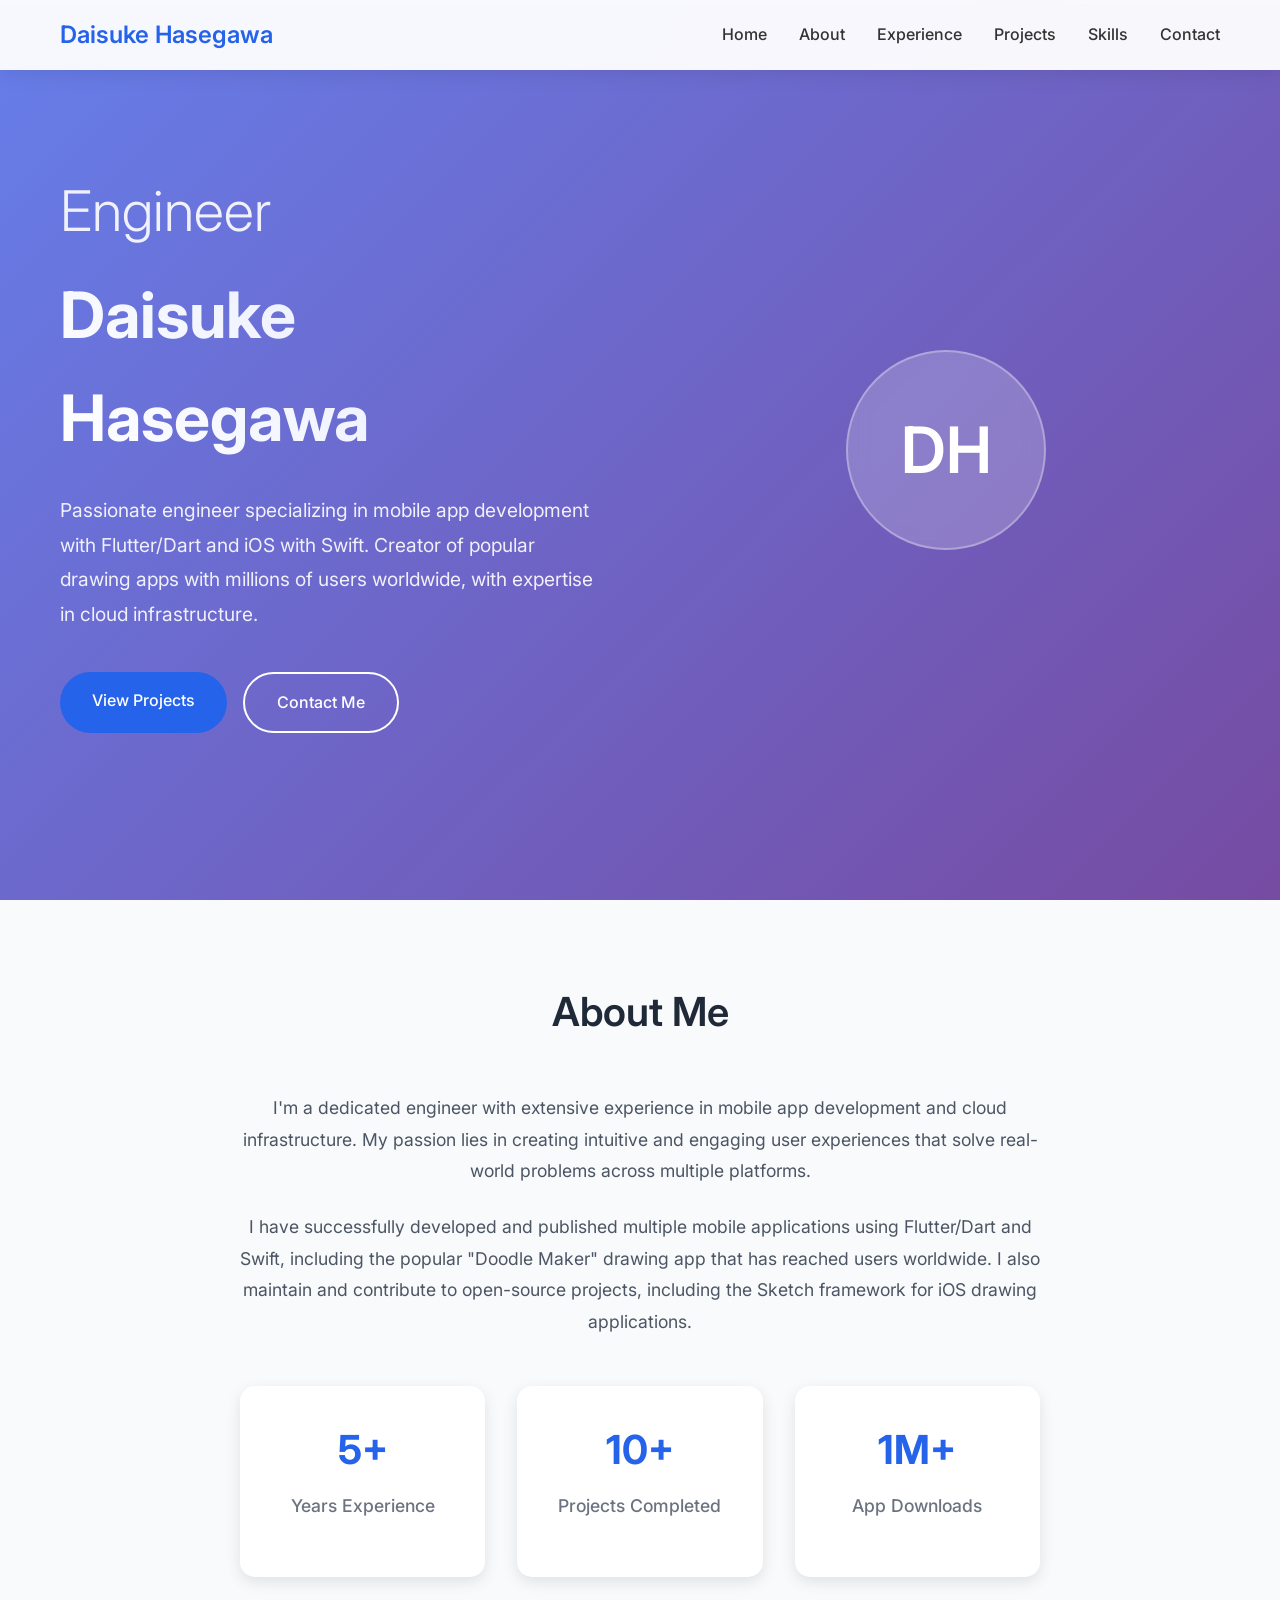
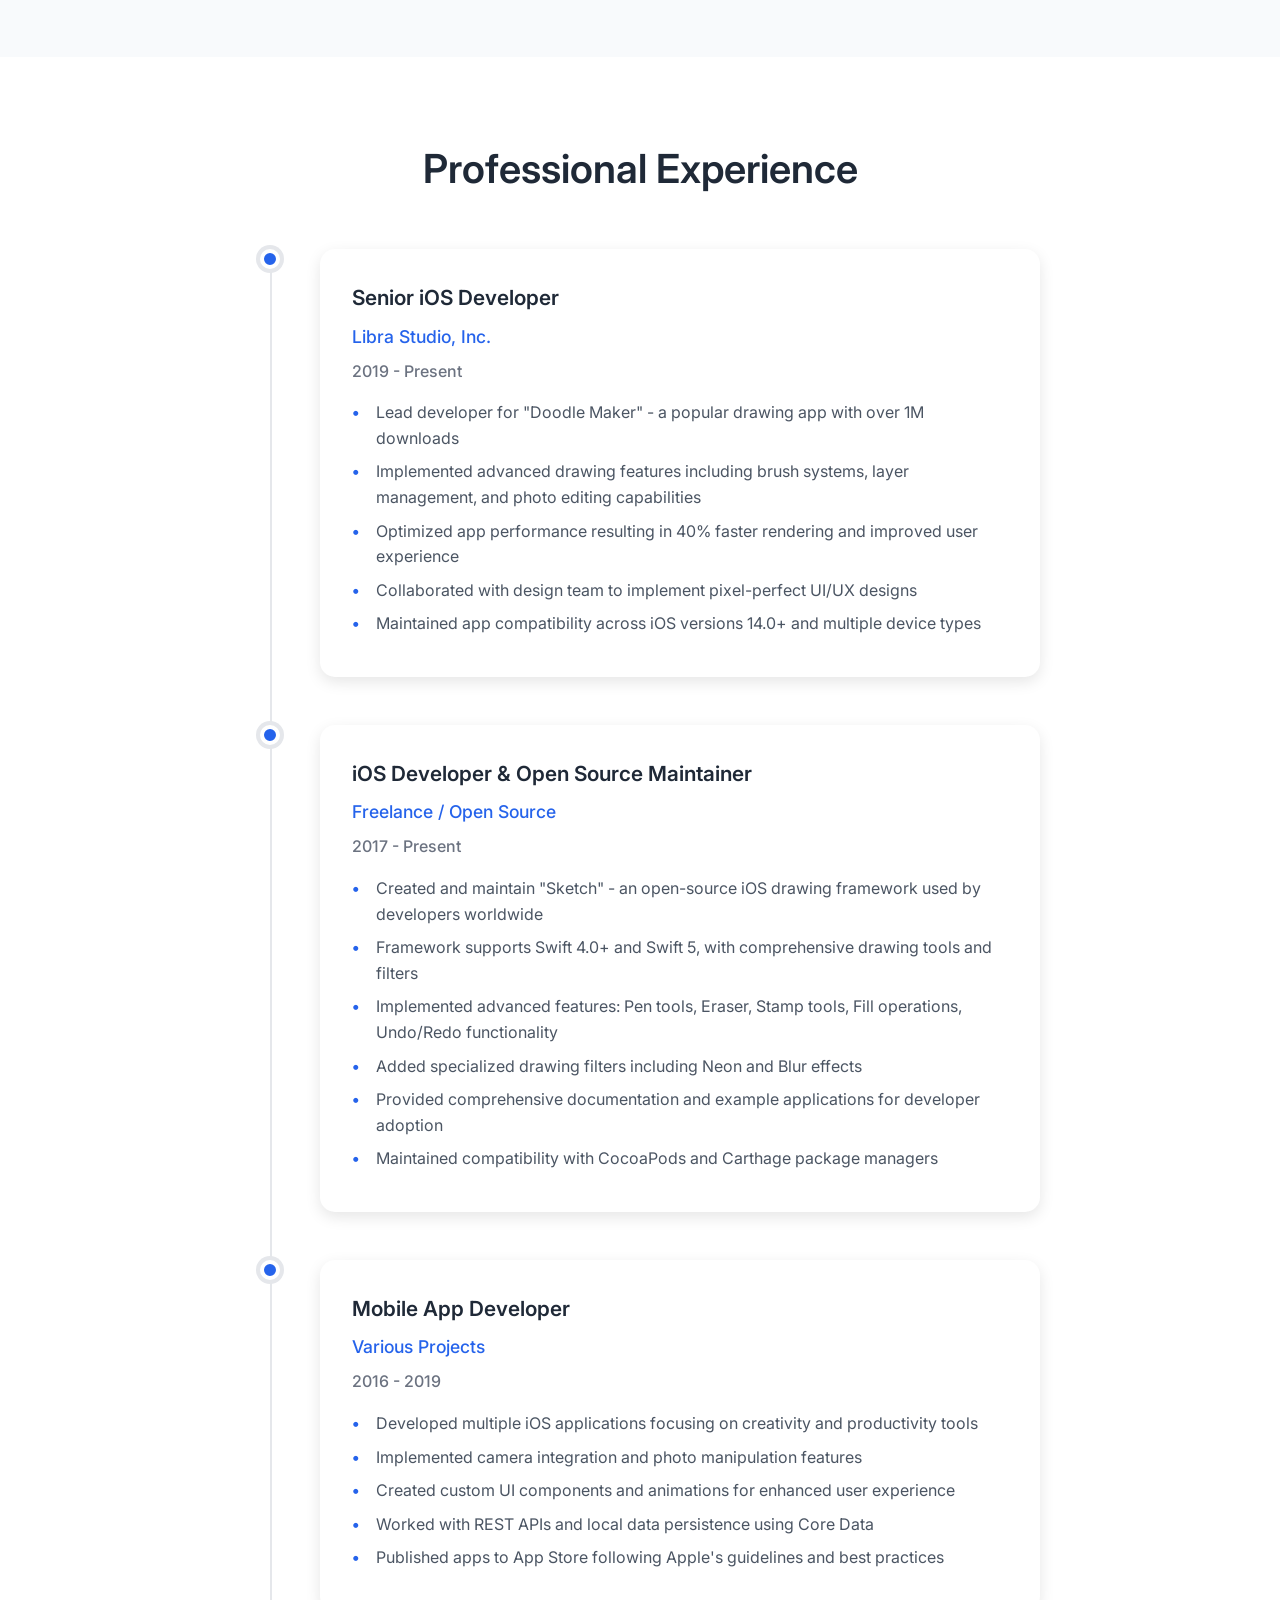
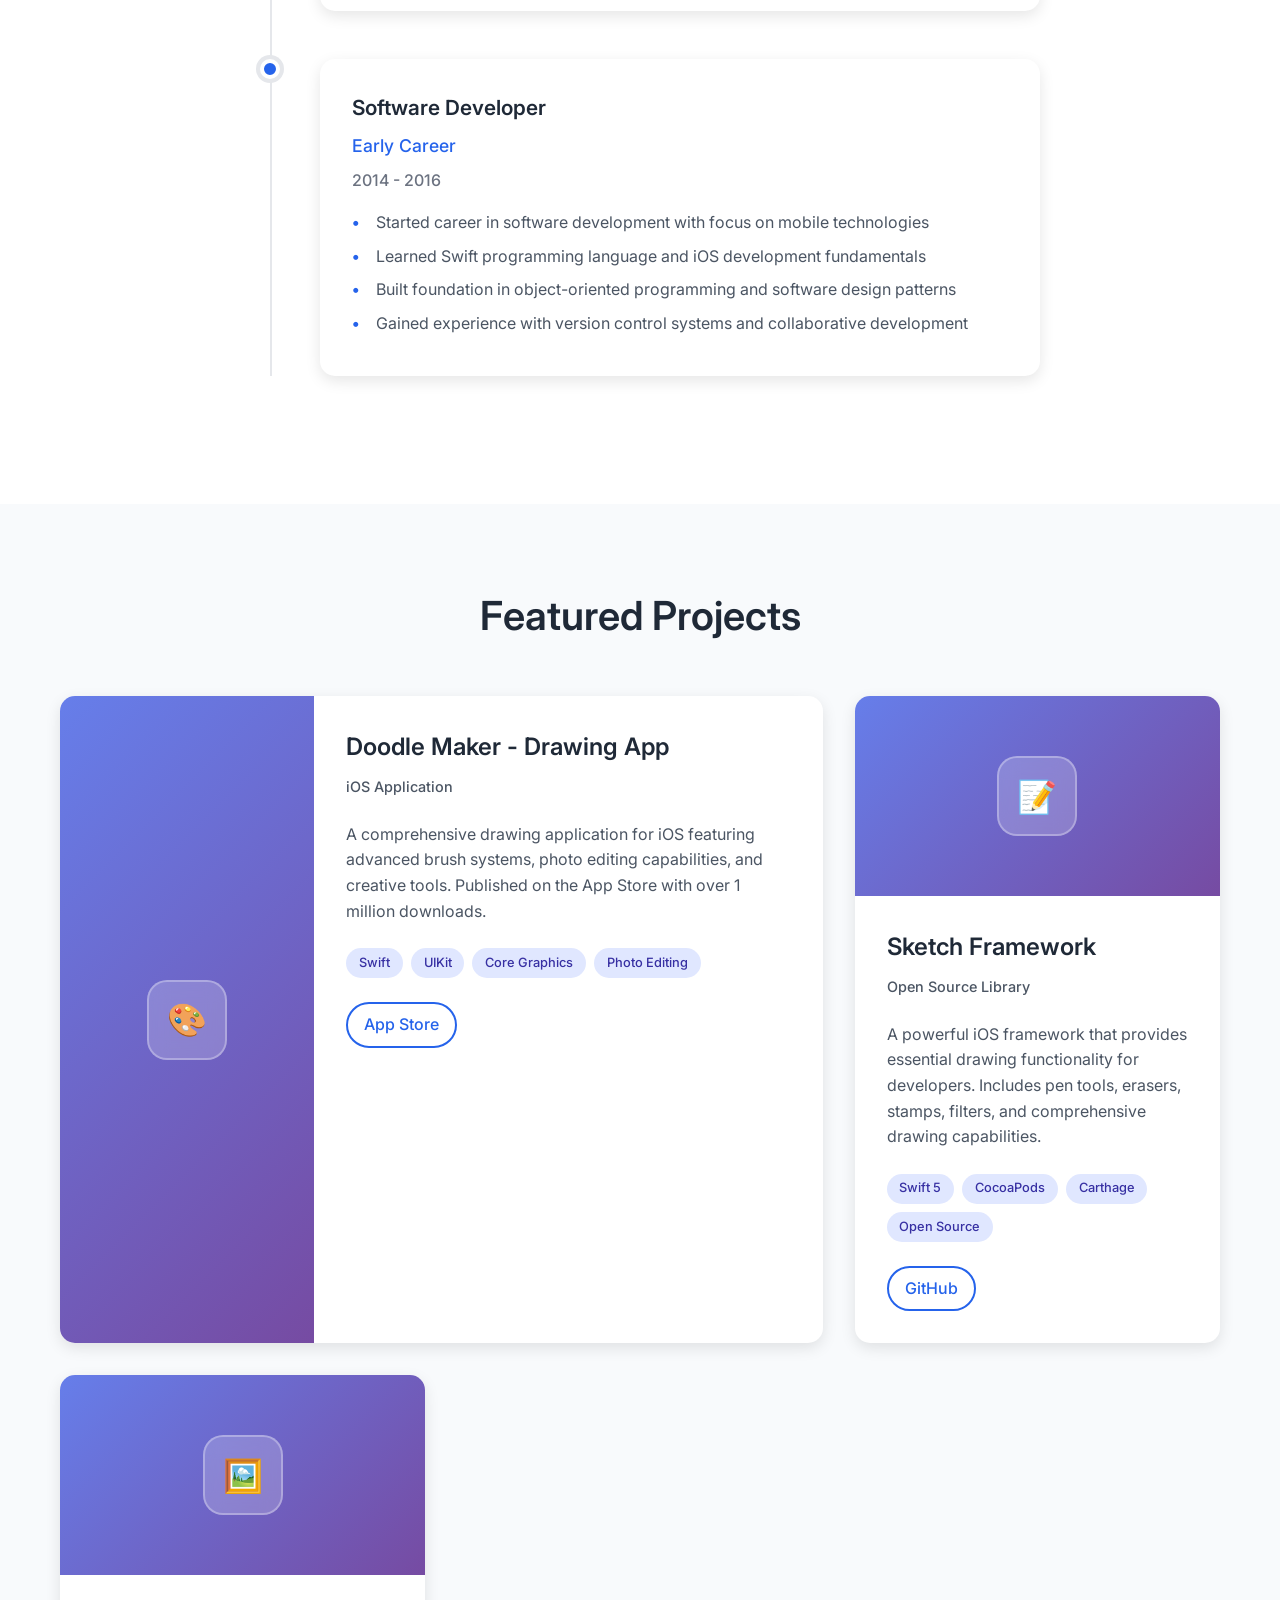
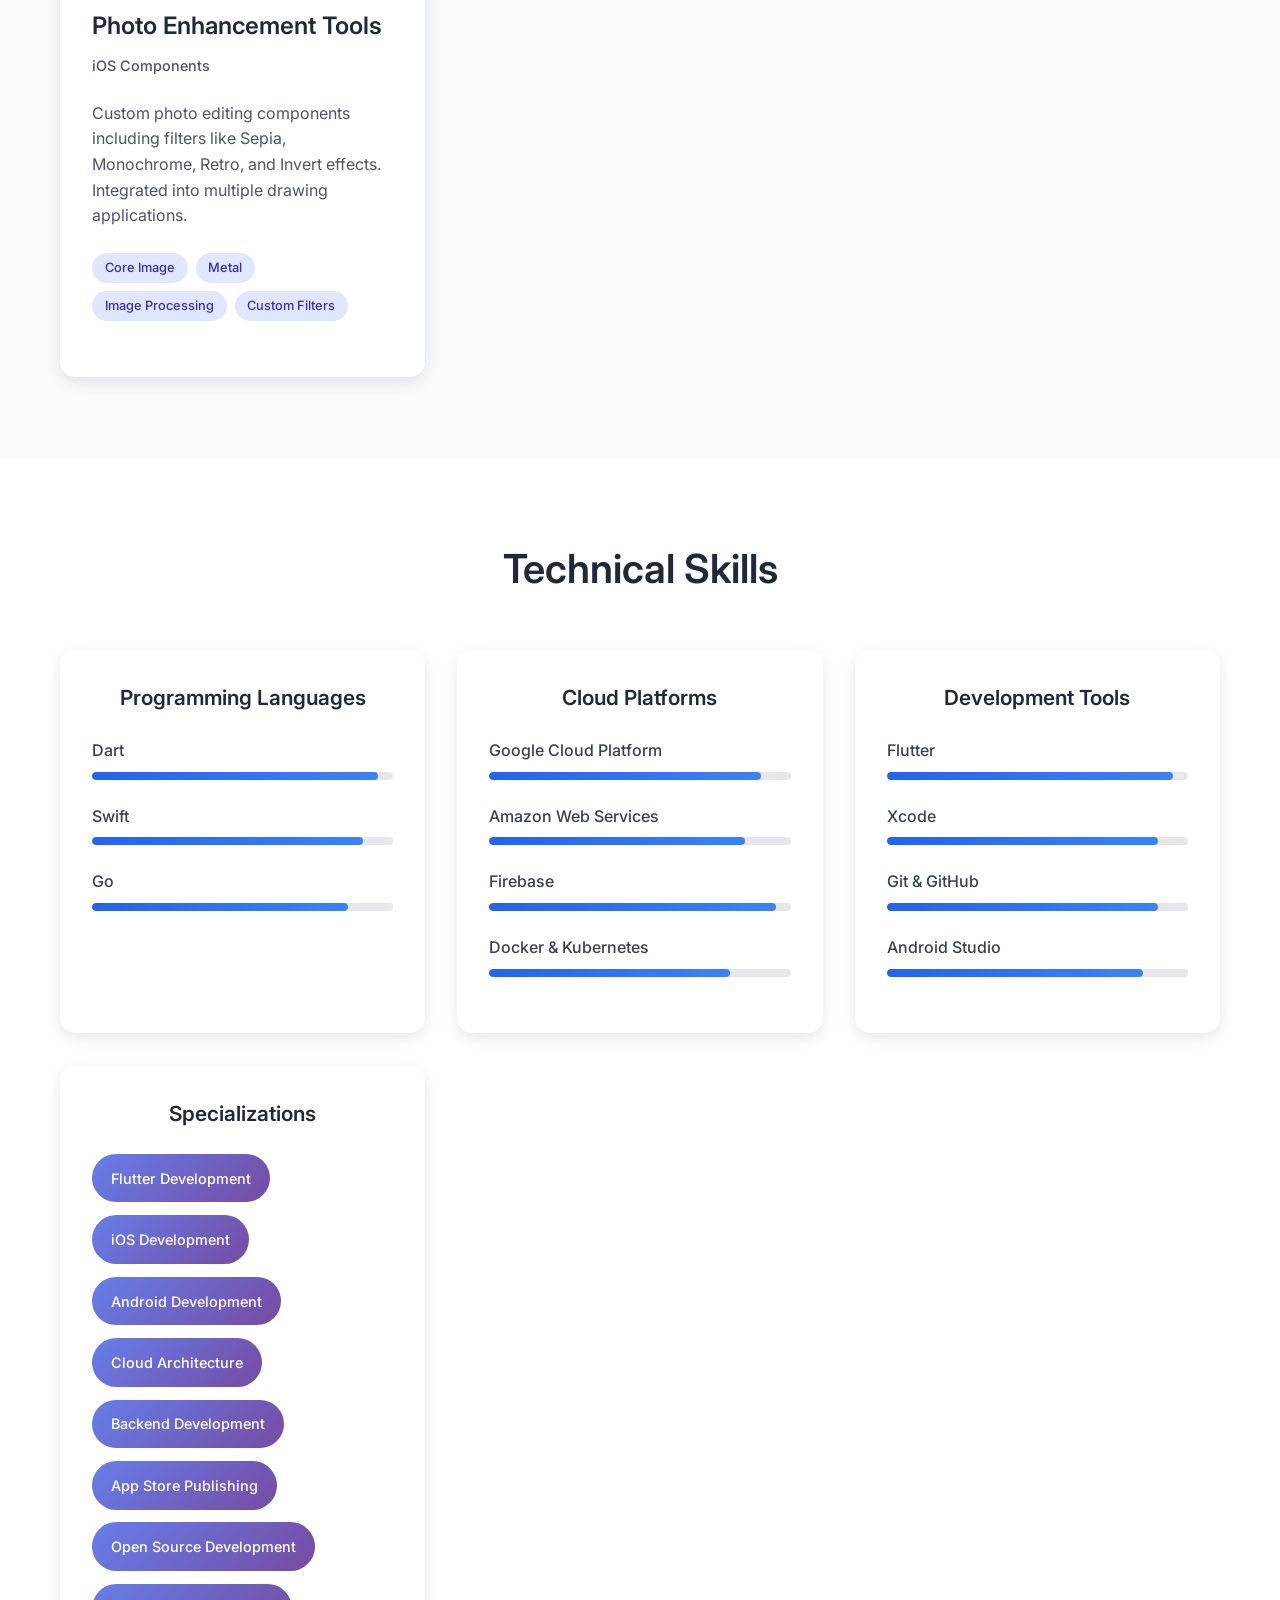
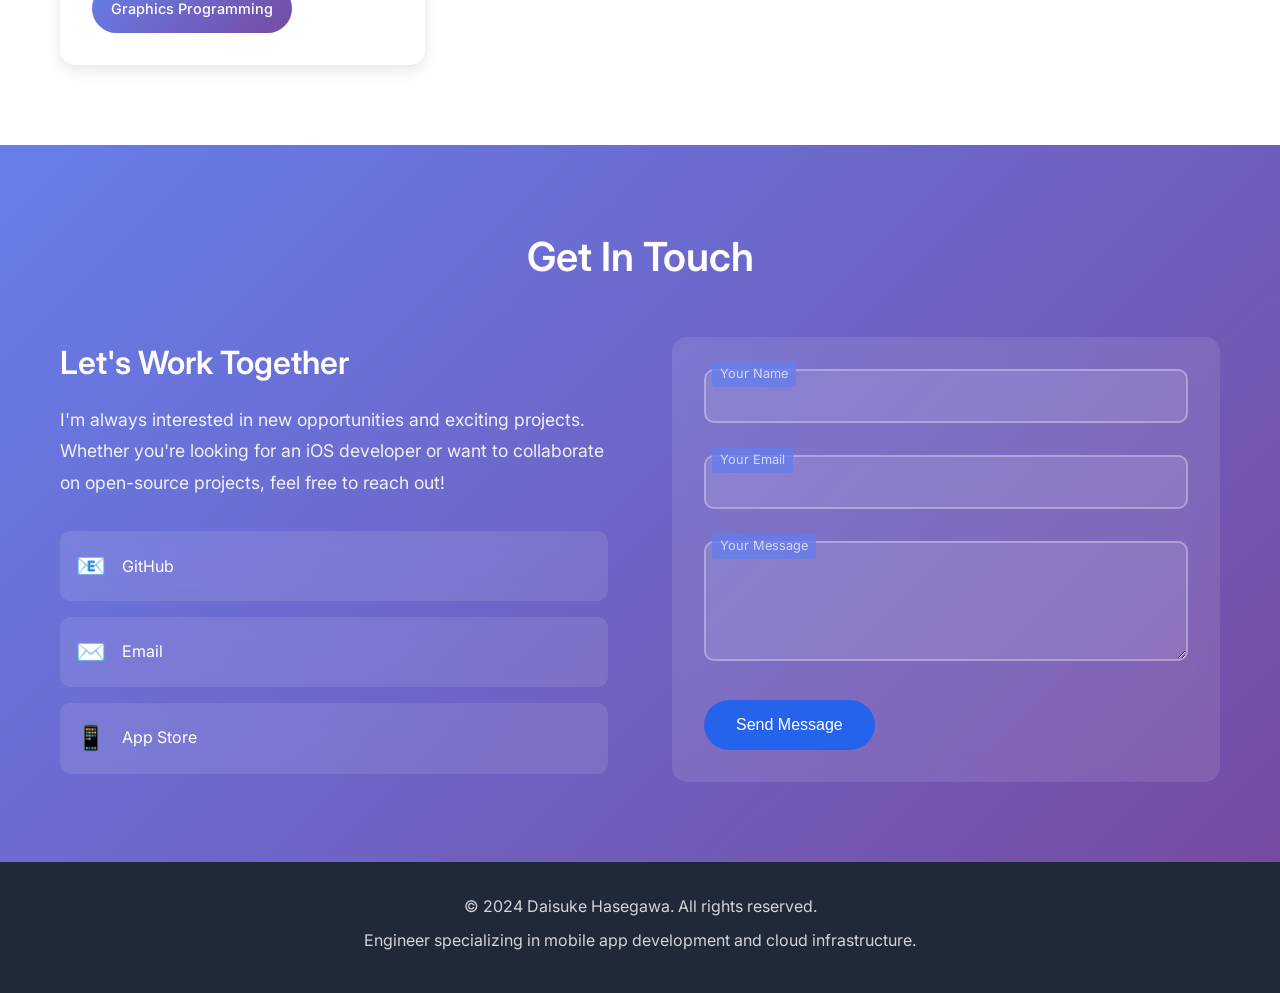
==== public/index.html @ 66fecdb2 "first commit" ====
<!DOCTYPE html>
<html lang="ja">
<head>
    <meta charset="UTF-8">
    <meta name="viewport" content="width=device-width, initial-scale=1.0">
    <title>Daisuke Hasegawa - Engineer</title>
    <link rel="stylesheet" href="styles.css">
    <link rel="preconnect" href="https://fonts.googleapis.com">
    <link rel="preconnect" href="https://fonts.gstatic.com" crossorigin>
    <link href="https://fonts.googleapis.com/css2?family=Inter:wght@300;400;500;600;700&display=swap" rel="stylesheet">
</head>
<body>
    <!-- Navigation -->
    <nav class="navbar">
        <div class="nav-container">
            <div class="nav-logo">
                <h2>Daisuke Hasegawa</h2>
            </div>
            <ul class="nav-menu">
                <li class="nav-item">
                    <a href="#home" class="nav-link">Home</a>
                </li>
                <li class="nav-item">
                    <a href="#about" class="nav-link">About</a>
                </li>
                <li class="nav-item">
                    <a href="#experience" class="nav-link">Experience</a>
                </li>
                <li class="nav-item">
                    <a href="#projects" class="nav-link">Projects</a>
                </li>
                <li class="nav-item">
                    <a href="#skills" class="nav-link">Skills</a>
                </li>
                <li class="nav-item">
                    <a href="#contact" class="nav-link">Contact</a>
                </li>
            </ul>
            <div class="hamburger">
                <span class="bar"></span>
                <span class="bar"></span>
                <span class="bar"></span>
            </div>
        </div>
    </nav>

    <!-- Hero Section -->
    <section id="home" class="hero">
        <div class="hero-container">
            <div class="hero-content">
                <h1 class="hero-title">Engineer</h1>
                <h2 class="hero-subtitle">Daisuke Hasegawa</h2>
                <p class="hero-description">
                    Passionate engineer specializing in mobile app development with Flutter/Dart and iOS with Swift. 
                    Creator of popular drawing apps with millions of users worldwide, with expertise in cloud infrastructure.
                </p>
                <div class="hero-buttons">
                    <a href="#projects" class="btn btn-primary">View Projects</a>
                    <a href="#contact" class="btn btn-secondary">Contact Me</a>
                </div>
            </div>
            <div class="hero-image">
                <div class="hero-avatar">
                    <div class="avatar-placeholder">DH</div>
                </div>
            </div>
        </div>
    </section>

    <!-- About Section -->
    <section id="about" class="about">
        <div class="container">
            <h2 class="section-title">About Me</h2>
            <div class="about-content">
                <div class="about-text">
                    <p>
                        I'm a dedicated engineer with extensive experience in mobile app development and cloud infrastructure. 
                        My passion lies in creating intuitive and engaging user experiences that solve real-world problems across multiple platforms.
                    </p>
                    <p>
                        I have successfully developed and published multiple mobile applications using Flutter/Dart and Swift, including the popular 
                        "Doodle Maker" drawing app that has reached users worldwide. I also maintain and contribute 
                        to open-source projects, including the Sketch framework for iOS drawing applications.
                    </p>
                    <div class="stats">
                        <div class="stat">
                            <h3>5+</h3>
                            <p>Years Experience</p>
                        </div>
                        <div class="stat">
                            <h3>10+</h3>
                            <p>Projects Completed</p>
                        </div>
                        <div class="stat">
                            <h3>1M+</h3>
                            <p>App Downloads</p>
                        </div>
                    </div>
                </div>
            </div>
        </div>
    </section>

    <!-- Experience Section -->
    <section id="experience" class="experience">
        <div class="container">
            <h2 class="section-title">Professional Experience</h2>
            <div class="timeline">
                <div class="timeline-item">
                    <div class="timeline-dot"></div>
                    <div class="timeline-content">
                        <h3>Senior iOS Developer</h3>
                        <h4>Libra Studio, Inc.</h4>
                        <p class="timeline-date">2019 - Present</p>
                        <ul>
                            <li>Lead developer for "Doodle Maker" - a popular drawing app with over 1M downloads</li>
                            <li>Implemented advanced drawing features including brush systems, layer management, and photo editing capabilities</li>
                            <li>Optimized app performance resulting in 40% faster rendering and improved user experience</li>
                            <li>Collaborated with design team to implement pixel-perfect UI/UX designs</li>
                            <li>Maintained app compatibility across iOS versions 14.0+ and multiple device types</li>
                        </ul>
                    </div>
                </div>
                
                <div class="timeline-item">
                    <div class="timeline-dot"></div>
                    <div class="timeline-content">
                        <h3>iOS Developer & Open Source Maintainer</h3>
                        <h4>Freelance / Open Source</h4>
                        <p class="timeline-date">2017 - Present</p>
                        <ul>
                            <li>Created and maintain "Sketch" - an open-source iOS drawing framework used by developers worldwide</li>
                            <li>Framework supports Swift 4.0+ and Swift 5, with comprehensive drawing tools and filters</li>
                            <li>Implemented advanced features: Pen tools, Eraser, Stamp tools, Fill operations, Undo/Redo functionality</li>
                            <li>Added specialized drawing filters including Neon and Blur effects</li>
                            <li>Provided comprehensive documentation and example applications for developer adoption</li>
                            <li>Maintained compatibility with CocoaPods and Carthage package managers</li>
                        </ul>
                    </div>
                </div>

                <div class="timeline-item">
                    <div class="timeline-dot"></div>
                    <div class="timeline-content">
                        <h3>Mobile App Developer</h3>
                        <h4>Various Projects</h4>
                        <p class="timeline-date">2016 - 2019</p>
                        <ul>
                            <li>Developed multiple iOS applications focusing on creativity and productivity tools</li>
                            <li>Implemented camera integration and photo manipulation features</li>
                            <li>Created custom UI components and animations for enhanced user experience</li>
                            <li>Worked with REST APIs and local data persistence using Core Data</li>
                            <li>Published apps to App Store following Apple's guidelines and best practices</li>
                        </ul>
                    </div>
                </div>

                <div class="timeline-item">
                    <div class="timeline-dot"></div>
                    <div class="timeline-content">
                        <h3>Software Developer</h3>
                        <h4>Early Career</h4>
                        <p class="timeline-date">2014 - 2016</p>
                        <ul>
                            <li>Started career in software development with focus on mobile technologies</li>
                            <li>Learned Swift programming language and iOS development fundamentals</li>
                            <li>Built foundation in object-oriented programming and software design patterns</li>
                            <li>Gained experience with version control systems and collaborative development</li>
                        </ul>
                    </div>
                </div>
            </div>
        </div>
    </section>

    <!-- Projects Section -->
    <section id="projects" class="projects">
        <div class="container">
            <h2 class="section-title">Featured Projects</h2>
            <div class="projects-grid">
                <div class="project-card featured">
                    <div class="project-image">
                        <div class="app-icon">
                            <span>🎨</span>
                        </div>
                    </div>
                    <div class="project-content">
                        <h3>Doodle Maker - Drawing App</h3>
                        <p class="project-category">iOS Application</p>
                        <p>
                            A comprehensive drawing application for iOS featuring advanced brush systems, 
                            photo editing capabilities, and creative tools. Published on the App Store with 
                            over 1 million downloads.
                        </p>
                        <div class="project-features">
                            <span class="feature-tag">Swift</span>
                            <span class="feature-tag">UIKit</span>
                            <span class="feature-tag">Core Graphics</span>
                            <span class="feature-tag">Photo Editing</span>
                        </div>
                        <div class="project-links">
                            <a href="https://apps.apple.com/us/app/drawing-app-doodle-maker/id1185784566" class="project-link" target="_blank">App Store</a>
                        </div>
                    </div>
                </div>

                <div class="project-card">
                    <div class="project-image">
                        <div class="app-icon">
                            <span>📝</span>
                        </div>
                    </div>
                    <div class="project-content">
                        <h3>Sketch Framework</h3>
                        <p class="project-category">Open Source Library</p>
                        <p>
                            A powerful iOS framework that provides essential drawing functionality for developers. 
                            Includes pen tools, erasers, stamps, filters, and comprehensive drawing capabilities.
                        </p>
                        <div class="project-features">
                            <span class="feature-tag">Swift 5</span>
                            <span class="feature-tag">CocoaPods</span>
                            <span class="feature-tag">Carthage</span>
                            <span class="feature-tag">Open Source</span>
                        </div>
                        <div class="project-links">
                            <a href="https://github.com/daihase/Sketch" class="project-link" target="_blank">GitHub</a>
                        </div>
                    </div>
                </div>

                <div class="project-card">
                    <div class="project-image">
                        <div class="app-icon">
                            <span>🖼️</span>
                        </div>
                    </div>
                    <div class="project-content">
                        <h3>Photo Enhancement Tools</h3>
                        <p class="project-category">iOS Components</p>
                        <p>
                            Custom photo editing components including filters like Sepia, Monochrome, 
                            Retro, and Invert effects. Integrated into multiple drawing applications.
                        </p>
                        <div class="project-features">
                            <span class="feature-tag">Core Image</span>
                            <span class="feature-tag">Metal</span>
                            <span class="feature-tag">Image Processing</span>
                            <span class="feature-tag">Custom Filters</span>
                        </div>
                    </div>
                </div>
            </div>
        </div>
    </section>

    <!-- Skills Section -->
    <section id="skills" class="skills">
        <div class="container">
            <h2 class="section-title">Technical Skills</h2>
            <div class="skills-grid">
                <div class="skill-category">
                    <h3>Programming Languages</h3>
                    <div class="skill-list">
                        <div class="skill-item">
                            <span class="skill-name">Dart</span>
                            <div class="skill-bar">
                                <div class="skill-progress" style="width: 95%"></div>
                            </div>
                        </div>
                        <div class="skill-item">
                            <span class="skill-name">Swift</span>
                            <div class="skill-bar">
                                <div class="skill-progress" style="width: 90%"></div>
                            </div>
                        </div>
                        <div class="skill-item">
                            <span class="skill-name">Go</span>
                            <div class="skill-bar">
                                <div class="skill-progress" style="width: 85%"></div>
                            </div>
                        </div>
                    </div>
                </div>

                <div class="skill-category">
                    <h3>Cloud Platforms</h3>
                    <div class="skill-list">
                        <div class="skill-item">
                            <span class="skill-name">Google Cloud Platform</span>
                            <div class="skill-bar">
                                <div class="skill-progress" style="width: 90%"></div>
                            </div>
                        </div>
                        <div class="skill-item">
                            <span class="skill-name">Amazon Web Services</span>
                            <div class="skill-bar">
                                <div class="skill-progress" style="width: 85%"></div>
                            </div>
                        </div>
                        <div class="skill-item">
                            <span class="skill-name">Firebase</span>
                            <div class="skill-bar">
                                <div class="skill-progress" style="width: 95%"></div>
                            </div>
                        </div>
                        <div class="skill-item">
                            <span class="skill-name">Docker & Kubernetes</span>
                            <div class="skill-bar">
                                <div class="skill-progress" style="width: 80%"></div>
                            </div>
                        </div>
                    </div>
                </div>

                <div class="skill-category">
                    <h3>Development Tools</h3>
                    <div class="skill-list">
                        <div class="skill-item">
                            <span class="skill-name">Flutter</span>
                            <div class="skill-bar">
                                <div class="skill-progress" style="width: 95%"></div>
                            </div>
                        </div>
                        <div class="skill-item">
                            <span class="skill-name">Xcode</span>
                            <div class="skill-bar">
                                <div class="skill-progress" style="width: 90%"></div>
                            </div>
                        </div>
                        <div class="skill-item">
                            <span class="skill-name">Git & GitHub</span>
                            <div class="skill-bar">
                                <div class="skill-progress" style="width: 90%"></div>
                            </div>
                        </div>
                        <div class="skill-item">
                            <span class="skill-name">Android Studio</span>
                            <div class="skill-bar">
                                <div class="skill-progress" style="width: 85%"></div>
                            </div>
                        </div>
                    </div>
                </div>

                <div class="skill-category">
                    <h3>Specializations</h3>
                    <div class="skill-tags">
                        <span class="skill-tag">Flutter Development</span>
                        <span class="skill-tag">iOS Development</span>
                        <span class="skill-tag">Android Development</span>
                        <span class="skill-tag">Cloud Architecture</span>
                        <span class="skill-tag">Backend Development</span>
                        <span class="skill-tag">App Store Publishing</span>
                        <span class="skill-tag">Open Source Development</span>
                        <span class="skill-tag">Graphics Programming</span>
                    </div>
                </div>
            </div>
        </div>
    </section>

    <!-- Contact Section -->
    <section id="contact" class="contact">
        <div class="container">
            <h2 class="section-title">Get In Touch</h2>
            <div class="contact-content">
                <div class="contact-info">
                    <h3>Let's Work Together</h3>
                    <p>
                        I'm always interested in new opportunities and exciting projects. 
                        Whether you're looking for an iOS developer or want to collaborate 
                        on open-source projects, feel free to reach out!
                    </p>
                    <div class="contact-links">
                        <a href="https://github.com/daihase" class="contact-link">
                            <span class="contact-icon">📧</span>
                            GitHub
                        </a>
                        <a href="mailto:contact@daisukehasegawa.dev" class="contact-link">
                            <span class="contact-icon">✉️</span>
                            Email
                        </a>
                        <a href="https://apps.apple.com/developer/libra-studio-inc/id877278186" class="contact-link">
                            <span class="contact-icon">📱</span>
                            App Store
                        </a>
                    </div>
                </div>
                <div class="contact-form">
                    <form>
                        <div class="form-group">
                            <input type="text" id="name" name="name" required>
                            <label for="name">Your Name</label>
                        </div>
                        <div class="form-group">
                            <input type="email" id="email" name="email" required>
                            <label for="email">Your Email</label>
                        </div>
                        <div class="form-group">
                            <textarea id="message" name="message" required></textarea>
                            <label for="message">Your Message</label>
                        </div>
                        <button type="submit" class="btn btn-primary">Send Message</button>
                    </form>
                </div>
            </div>
        </div>
    </section>

    <!-- Footer -->
    <footer class="footer">
        <div class="container">
            <div class="footer-content">
                <p>&copy; 2024 Daisuke Hasegawa. All rights reserved.</p>
                <p>Engineer specializing in mobile app development and cloud infrastructure.</p>
            </div>
        </div>
    </footer>

    <script src="script.js"></script>
</body>
</html>
---- public/styles.css ----
/* Reset and Base Styles */
* {
    margin: 0;
    padding: 0;
    box-sizing: border-box;
}

body {
    font-family: 'Inter', sans-serif;
    line-height: 1.6;
    color: #333;
    background-color: #ffffff;
}

.container {
    max-width: 1200px;
    margin: 0 auto;
    padding: 0 20px;
}

/* Navigation */
.navbar {
    position: fixed;
    top: 0;
    width: 100%;
    background: rgba(255, 255, 255, 0.95);
    backdrop-filter: blur(10px);
    z-index: 1000;
    padding: 1rem 0;
    box-shadow: 0 2px 20px rgba(0, 0, 0, 0.1);
}

.nav-container {
    max-width: 1200px;
    margin: 0 auto;
    padding: 0 20px;
    display: flex;
    justify-content: space-between;
    align-items: center;
}

.nav-logo h2 {
    color: #2563eb;
    font-weight: 600;
    font-size: 1.5rem;
}

.nav-menu {
    display: flex;
    list-style: none;
    gap: 2rem;
}

.nav-link {
    text-decoration: none;
    color: #333;
    font-weight: 500;
    transition: color 0.3s ease;
    position: relative;
}

.nav-link:hover {
    color: #2563eb;
}

.nav-link::after {
    content: '';
    position: absolute;
    bottom: -5px;
    left: 0;
    width: 0;
    height: 2px;
    background: #2563eb;
    transition: width 0.3s ease;
}

.nav-link:hover::after {
    width: 100%;
}

.hamburger {
    display: none;
    flex-direction: column;
    cursor: pointer;
    gap: 4px;
}

.bar {
    width: 25px;
    height: 3px;
    background: #333;
    transition: 0.3s;
}

/* Hero Section */
.hero {
    min-height: 100vh;
    display: flex;
    align-items: center;
    background: linear-gradient(135deg, #667eea 0%, #764ba2 100%);
    color: white;
    padding-top: 80px;
}

.hero-container {
    max-width: 1200px;
    margin: 0 auto;
    padding: 0 20px;
    display: grid;
    grid-template-columns: 1fr 1fr;
    gap: 4rem;
    align-items: center;
}

.hero-title {
    font-size: 3.5rem;
    font-weight: 300;
    margin-bottom: 0.5rem;
    opacity: 0.9;
}

.hero-subtitle {
    font-size: 4rem;
    font-weight: 700;
    margin-bottom: 1.5rem;
    background: linear-gradient(45deg, #ffffff, #e0e7ff);
    background-clip: text;
    -webkit-background-clip: text;
    -webkit-text-fill-color: transparent;
}

.hero-description {
    font-size: 1.2rem;
    line-height: 1.8;
    margin-bottom: 2.5rem;
    opacity: 0.9;
}

.hero-buttons {
    display: flex;
    gap: 1rem;
}

.btn {
    padding: 1rem 2rem;
    border: none;
    border-radius: 50px;
    font-weight: 500;
    text-decoration: none;
    transition: all 0.3s ease;
    display: inline-block;
    font-size: 1rem;
    cursor: pointer;
}

.btn-primary {
    background: #2563eb;
    color: white;
}

.btn-primary:hover {
    background: #1d4ed8;
    transform: translateY(-2px);
    box-shadow: 0 10px 25px rgba(37, 99, 235, 0.3);
}

.btn-secondary {
    background: transparent;
    color: white;
    border: 2px solid white;
}

.btn-secondary:hover {
    background: white;
    color: #667eea;
    transform: translateY(-2px);
}

.hero-image {
    display: flex;
    justify-content: center;
    align-items: center;
}

.hero-avatar {
    width: 300px;
    height: 300px;
    display: flex;
    align-items: center;
    justify-content: center;
}

.avatar-placeholder {
    width: 200px;
    height: 200px;
    background: rgba(255, 255, 255, 0.2);
    border-radius: 50%;
    display: flex;
    align-items: center;
    justify-content: center;
    font-size: 4rem;
    font-weight: 600;
    backdrop-filter: blur(10px);
    border: 2px solid rgba(255, 255, 255, 0.3);
}

/* Section Styles */
section {
    padding: 5rem 0;
}

.section-title {
    text-align: center;
    font-size: 2.5rem;
    font-weight: 600;
    margin-bottom: 3rem;
    color: #1f2937;
}

/* About Section */
.about {
    background: #f8fafc;
}

.about-content {
    max-width: 800px;
    margin: 0 auto;
    text-align: center;
}

.about-text p {
    font-size: 1.1rem;
    line-height: 1.8;
    margin-bottom: 1.5rem;
    color: #4b5563;
}

.stats {
    display: grid;
    grid-template-columns: repeat(3, 1fr);
    gap: 2rem;
    margin-top: 3rem;
}

.stat {
    text-align: center;
    padding: 2rem;
    background: white;
    border-radius: 15px;
    box-shadow: 0 5px 15px rgba(0, 0, 0, 0.1);
    transition: transform 0.3s ease;
}

.stat:hover {
    transform: translateY(-5px);
}

.stat h3 {
    font-size: 2.5rem;
    font-weight: 700;
    color: #2563eb;
    margin-bottom: 0.5rem;
}

.stat p {
    color: #6b7280;
    font-weight: 500;
}

/* Experience Section */
.timeline {
    max-width: 800px;
    margin: 0 auto;
    position: relative;
}

.timeline::before {
    content: '';
    position: absolute;
    left: 30px;
    top: 0;
    bottom: 0;
    width: 2px;
    background: #e5e7eb;
}

.timeline-item {
    position: relative;
    margin-bottom: 3rem;
    padding-left: 80px;
}

.timeline-dot {
    position: absolute;
    left: 20px;
    top: 0;
    width: 20px;
    height: 20px;
    background: #2563eb;
    border-radius: 50%;
    border: 4px solid white;
    box-shadow: 0 0 0 4px #e5e7eb;
}

.timeline-content {
    background: white;
    padding: 2rem;
    border-radius: 15px;
    box-shadow: 0 5px 15px rgba(0, 0, 0, 0.1);
    transition: transform 0.3s ease;
}

.timeline-content:hover {
    transform: translateY(-3px);
}

.timeline-content h3 {
    font-size: 1.3rem;
    font-weight: 600;
    color: #1f2937;
    margin-bottom: 0.5rem;
}

.timeline-content h4 {
    font-size: 1.1rem;
    font-weight: 500;
    color: #2563eb;
    margin-bottom: 0.5rem;
}

.timeline-date {
    color: #6b7280;
    font-weight: 500;
    margin-bottom: 1rem;
}

.timeline-content ul {
    list-style: none;
    margin-top: 1rem;
}

.timeline-content li {
    margin-bottom: 0.5rem;
    padding-left: 1.5rem;
    position: relative;
    color: #4b5563;
}

.timeline-content li::before {
    content: '•';
    position: absolute;
    left: 0;
    color: #2563eb;
    font-weight: bold;
}

/* Projects Section */
.projects {
    background: #f8fafc;
}

.projects-grid {
    display: grid;
    grid-template-columns: repeat(auto-fit, minmax(350px, 1fr));
    gap: 2rem;
    margin-top: 2rem;
}

.project-card {
    background: white;
    border-radius: 15px;
    overflow: hidden;
    box-shadow: 0 5px 15px rgba(0, 0, 0, 0.1);
    transition: all 0.3s ease;
}

.project-card:hover {
    transform: translateY(-10px);
    box-shadow: 0 20px 40px rgba(0, 0, 0, 0.15);
}

.project-card.featured {
    grid-column: span 2;
    display: grid;
    grid-template-columns: 1fr 2fr;
}

.project-image {
    padding: 2rem;
    background: linear-gradient(135deg, #667eea 0%, #764ba2 100%);
    display: flex;
    align-items: center;
    justify-content: center;
    min-height: 200px;
}

.app-icon {
    width: 80px;
    height: 80px;
    background: rgba(255, 255, 255, 0.2);
    border-radius: 20px;
    display: flex;
    align-items: center;
    justify-content: center;
    font-size: 2rem;
    backdrop-filter: blur(10px);
    border: 2px solid rgba(255, 255, 255, 0.3);
}

.project-content {
    padding: 2rem;
}

.project-content h3 {
    font-size: 1.5rem;
    font-weight: 600;
    color: #1f2937;
    margin-bottom: 0.5rem;
}

.project-category {
    color: #2563eb;
    font-weight: 500;
    font-size: 0.9rem;
    margin-bottom: 1rem;
}

.project-content p {
    color: #4b5563;
    line-height: 1.6;
    margin-bottom: 1.5rem;
}

.project-features {
    display: flex;
    flex-wrap: wrap;
    gap: 0.5rem;
    margin-bottom: 1.5rem;
}

.feature-tag {
    background: #e0e7ff;
    color: #3730a3;
    padding: 0.3rem 0.8rem;
    border-radius: 20px;
    font-size: 0.8rem;
    font-weight: 500;
}

.project-links {
    display: flex;
    gap: 1rem;
}

.project-link {
    color: #2563eb;
    text-decoration: none;
    font-weight: 500;
    padding: 0.5rem 1rem;
    border: 2px solid #2563eb;
    border-radius: 25px;
    transition: all 0.3s ease;
}

.project-link:hover {
    background: #2563eb;
    color: white;
}

/* Skills Section */
.skills-grid {
    display: grid;
    grid-template-columns: repeat(auto-fit, minmax(300px, 1fr));
    gap: 2rem;
}

.skill-category {
    background: white;
    padding: 2rem;
    border-radius: 15px;
    box-shadow: 0 5px 15px rgba(0, 0, 0, 0.1);
}

.skill-category h3 {
    font-size: 1.3rem;
    font-weight: 600;
    color: #1f2937;
    margin-bottom: 1.5rem;
    text-align: center;
}

.skill-item {
    margin-bottom: 1.5rem;
}

.skill-name {
    display: block;
    margin-bottom: 0.5rem;
    font-weight: 500;
    color: #374151;
}

.skill-bar {
    height: 8px;
    background: #e5e7eb;
    border-radius: 4px;
    overflow: hidden;
}

.skill-progress {
    height: 100%;
    background: linear-gradient(90deg, #2563eb, #3b82f6);
    border-radius: 4px;
    transition: width 1s ease-in-out;
}

.skill-tags {
    display: flex;
    flex-wrap: wrap;
    gap: 0.8rem;
}

.skill-tag {
    background: linear-gradient(135deg, #667eea 0%, #764ba2 100%);
    color: white;
    padding: 0.8rem 1.2rem;
    border-radius: 25px;
    font-size: 0.9rem;
    font-weight: 500;
    transition: transform 0.3s ease;
}

.skill-tag:hover {
    transform: translateY(-2px);
}

/* Contact Section */
.contact {
    background: linear-gradient(135deg, #667eea 0%, #764ba2 100%);
    color: white;
}

.contact .section-title {
    color: white;
}

.contact-content {
    display: grid;
    grid-template-columns: 1fr 1fr;
    gap: 4rem;
    align-items: start;
}

.contact-info h3 {
    font-size: 2rem;
    font-weight: 600;
    margin-bottom: 1rem;
}

.contact-info p {
    font-size: 1.1rem;
    line-height: 1.8;
    margin-bottom: 2rem;
    opacity: 0.9;
}

.contact-links {
    display: flex;
    flex-direction: column;
    gap: 1rem;
}

.contact-link {
    display: flex;
    align-items: center;
    gap: 1rem;
    color: white;
    text-decoration: none;
    padding: 1rem;
    background: rgba(255, 255, 255, 0.1);
    border-radius: 10px;
    transition: all 0.3s ease;
    backdrop-filter: blur(10px);
}

.contact-link:hover {
    background: rgba(255, 255, 255, 0.2);
    transform: translateX(10px);
}

.contact-icon {
    font-size: 1.5rem;
}

.contact-form {
    background: rgba(255, 255, 255, 0.1);
    padding: 2rem;
    border-radius: 15px;
    backdrop-filter: blur(10px);
}

.form-group {
    position: relative;
    margin-bottom: 2rem;
}

.form-group input,
.form-group textarea {
    width: 100%;
    padding: 1rem;
    background: rgba(255, 255, 255, 0.1);
    border: 2px solid rgba(255, 255, 255, 0.3);
    border-radius: 10px;
    color: white;
    font-size: 1rem;
    transition: all 0.3s ease;
}

.form-group input:focus,
.form-group textarea:focus {
    outline: none;
    border-color: rgba(255, 255, 255, 0.6);
    background: rgba(255, 255, 255, 0.15);
}

.form-group input::placeholder,
.form-group textarea::placeholder {
    color: rgba(255, 255, 255, 0.7);
}

.form-group label {
    position: absolute;
    top: 1rem;
    left: 1rem;
    color: rgba(255, 255, 255, 0.7);
    font-size: 1rem;
    transition: all 0.3s ease;
    pointer-events: none;
}

.form-group input:focus + label,
.form-group textarea:focus + label,
.form-group input:not(:placeholder-shown) + label,
.form-group textarea:not(:placeholder-shown) + label {
    top: -0.5rem;
    left: 0.5rem;
    font-size: 0.8rem;
    background: rgba(102, 126, 234, 0.8);
    padding: 0.2rem 0.5rem;
    border-radius: 4px;
}

.form-group textarea {
    height: 120px;
    resize: vertical;
}

/* Footer */
.footer {
    background: #1f2937;
    color: white;
    text-align: center;
    padding: 2rem 0;
}

.footer-content p {
    margin-bottom: 0.5rem;
    opacity: 0.8;
}

/* Responsive Design */
@media (max-width: 768px) {
    .hamburger {
        display: flex;
    }
    
    .nav-menu {
        position: fixed;
        left: -100%;
        top: 70px;
        flex-direction: column;
        background-color: white;
        width: 100%;
        text-align: center;
        transition: 0.3s;
        box-shadow: 0 10px 27px rgba(0, 0, 0, 0.05);
        padding: 2rem 0;
    }
    
    .nav-menu.active {
        left: 0;
    }
    
    .hero-container {
        grid-template-columns: 1fr;
        text-align: center;
        gap: 2rem;
    }
    
    .hero-title {
        font-size: 2.5rem;
    }
    
    .hero-subtitle {
        font-size: 3rem;
    }
    
    .hero-buttons {
        justify-content: center;
        flex-wrap: wrap;
    }
    
    .stats {
        grid-template-columns: 1fr;
        gap: 1rem;
    }
    
    .timeline-item {
        padding-left: 60px;
    }
    
    .timeline::before {
        left: 20px;
    }
    
    .timeline-dot {
        left: 10px;
    }
    
    .project-card.featured {
        grid-column: span 1;
        display: block;
    }
    
    .projects-grid {
        grid-template-columns: 1fr;
    }
    
    .skills-grid {
        grid-template-columns: 1fr;
    }
    
    .contact-content {
        grid-template-columns: 1fr;
        gap: 2rem;
    }
    
    .section-title {
        font-size: 2rem;
    }
}

@media (max-width: 480px) {
    .container {
        padding: 0 15px;
    }
    
    .hero-title {
        font-size: 2rem;
    }
    
    .hero-subtitle {
        font-size: 2.5rem;
    }
    
    .timeline-content {
        padding: 1.5rem;
    }
    
    .project-content {
        padding: 1.5rem;
    }
    
    .skill-category {
        padding: 1.5rem;
    }
    
    .contact-form {
        padding: 1.5rem;
    }
}

/* Smooth scrolling */
html {
    scroll-behavior: smooth;
}

/* Animation classes */
.fade-in {
    opacity: 0;
    transform: translateY(30px);
    transition: all 0.6s ease;
}

.fade-in.visible {
    opacity: 1;
    transform: translateY(0);
}
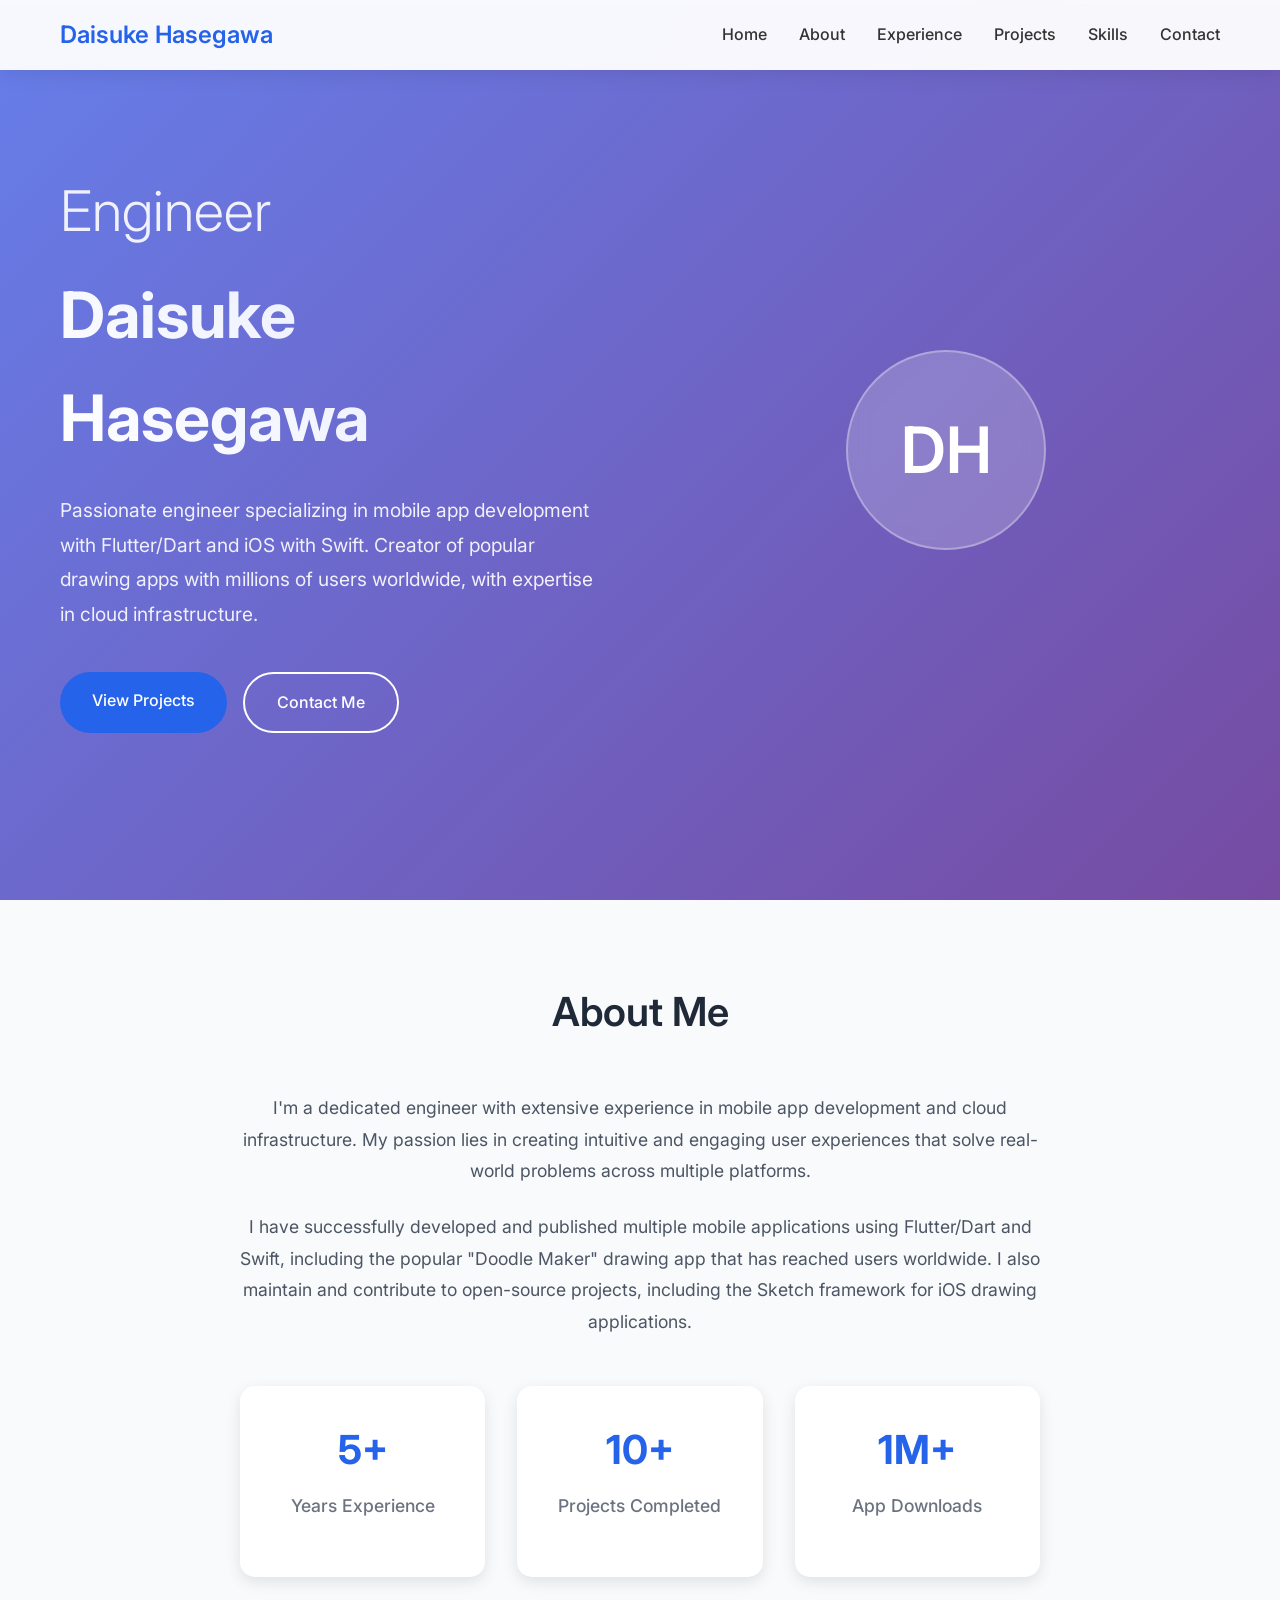
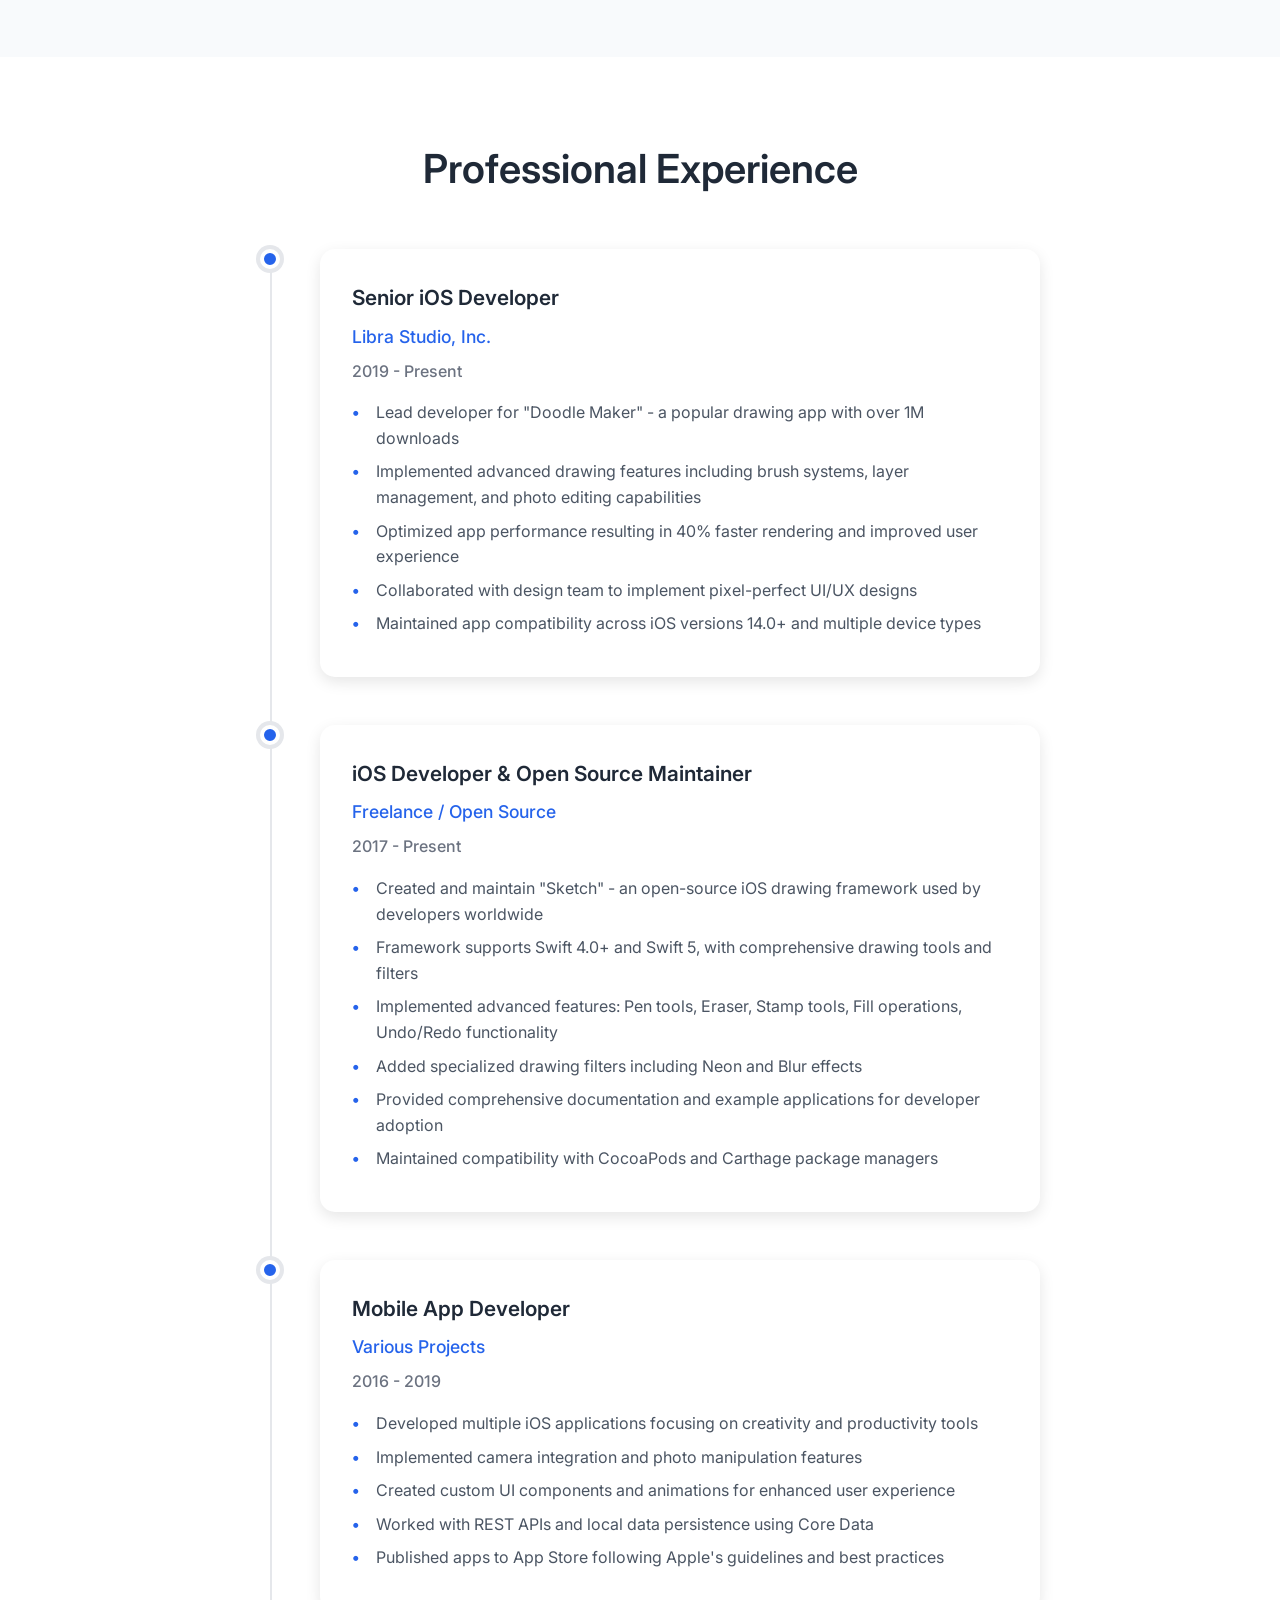
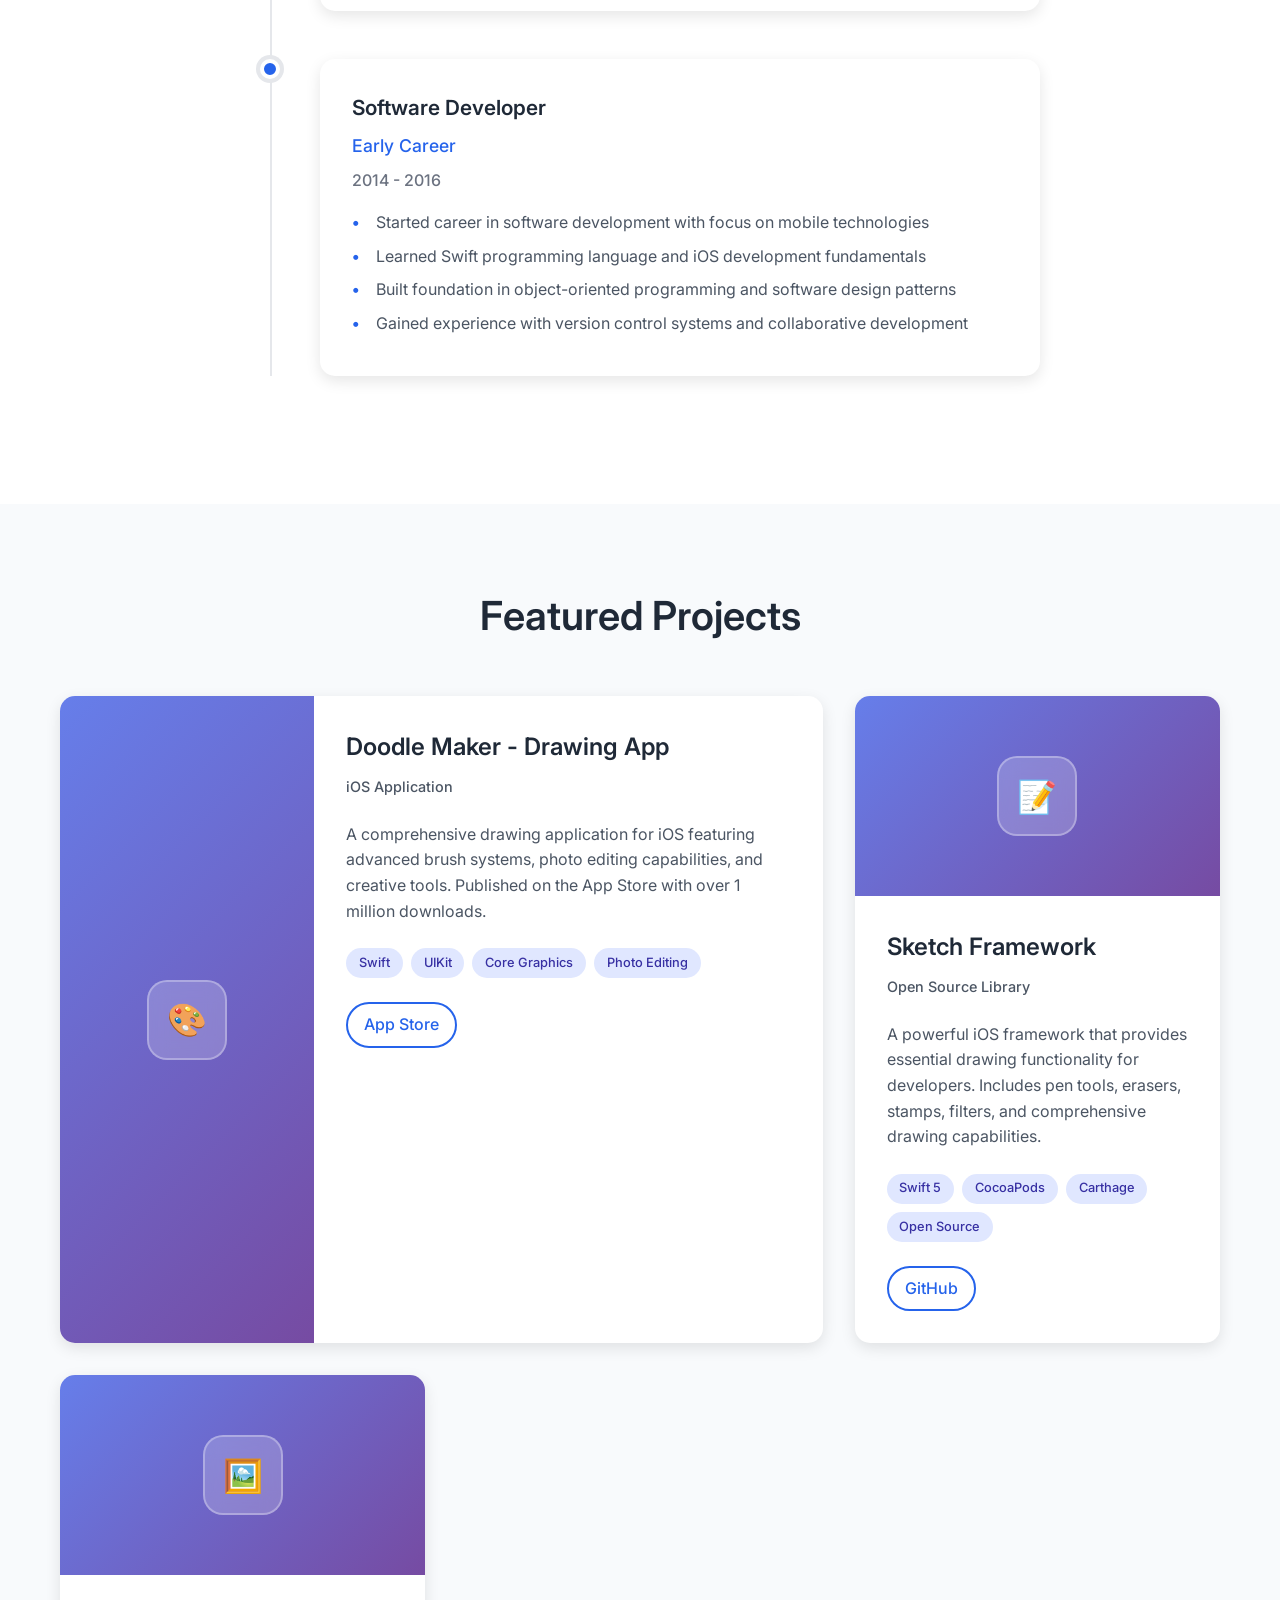
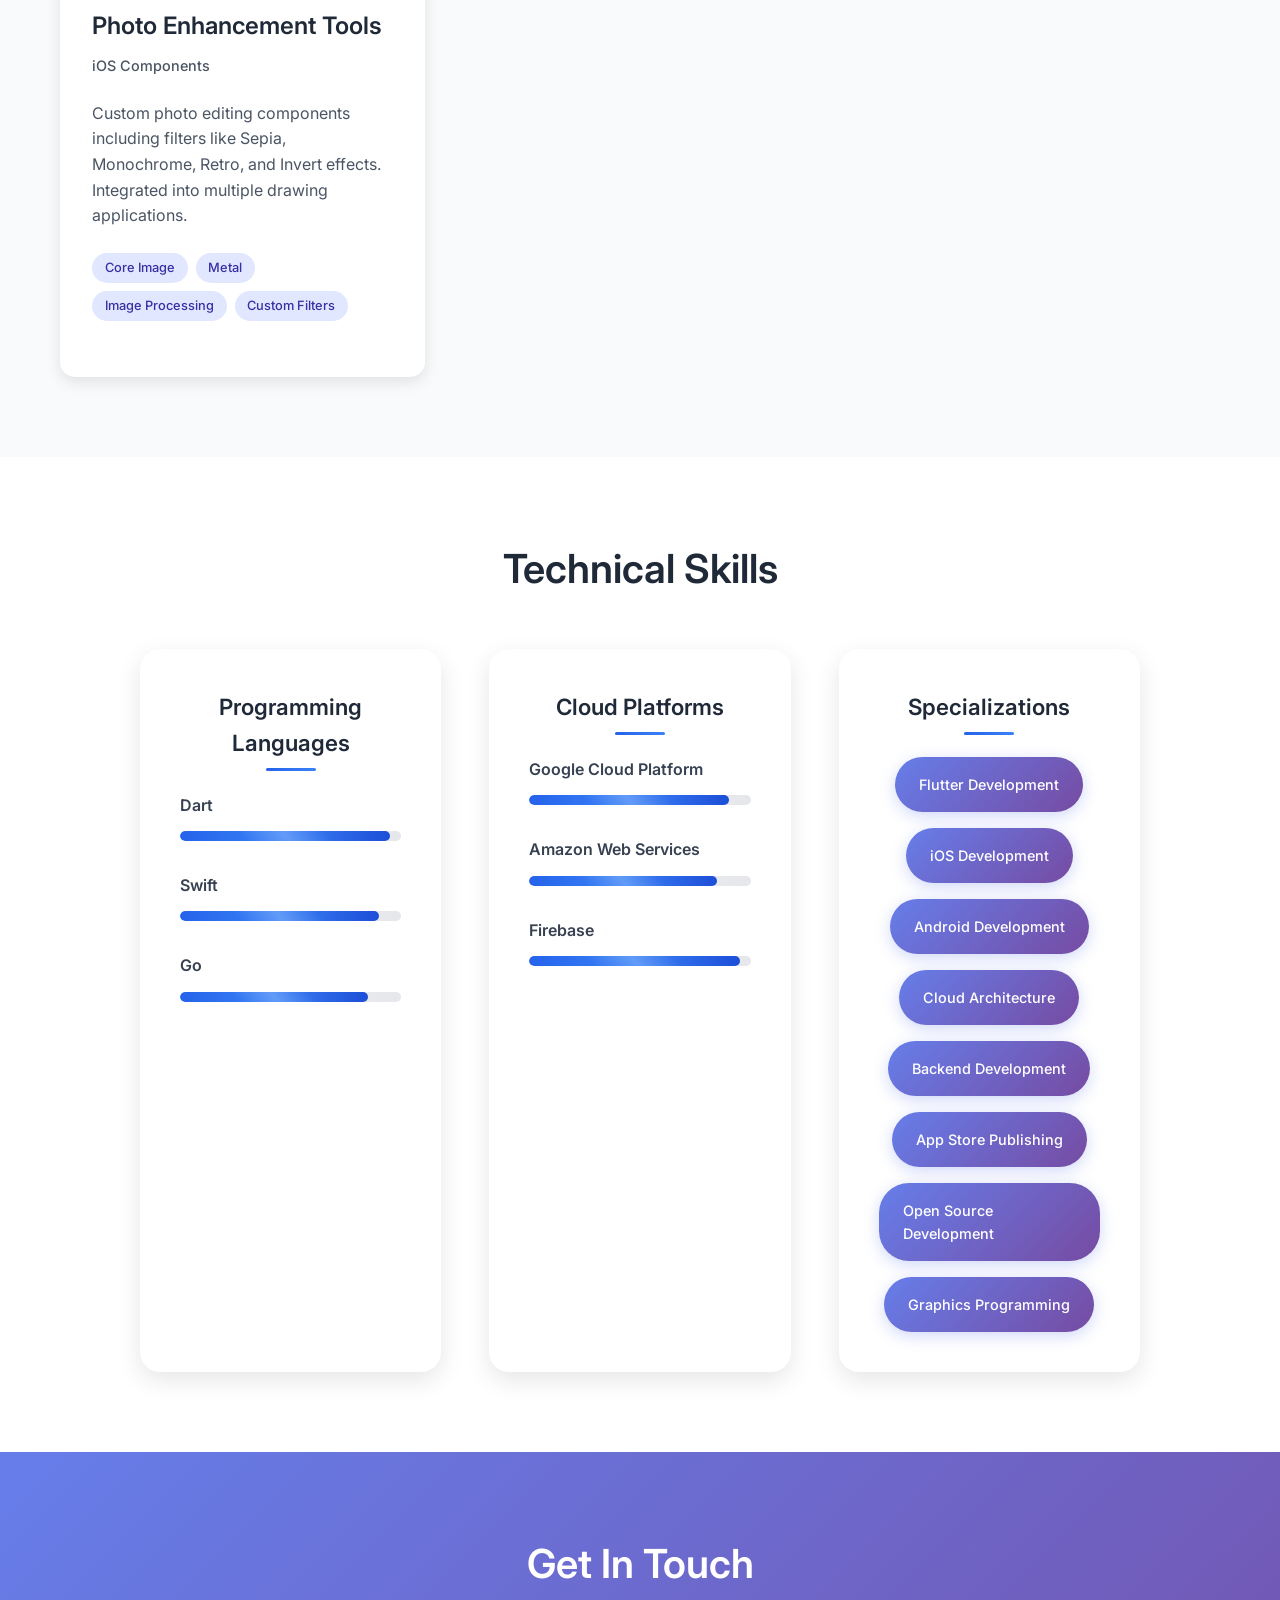
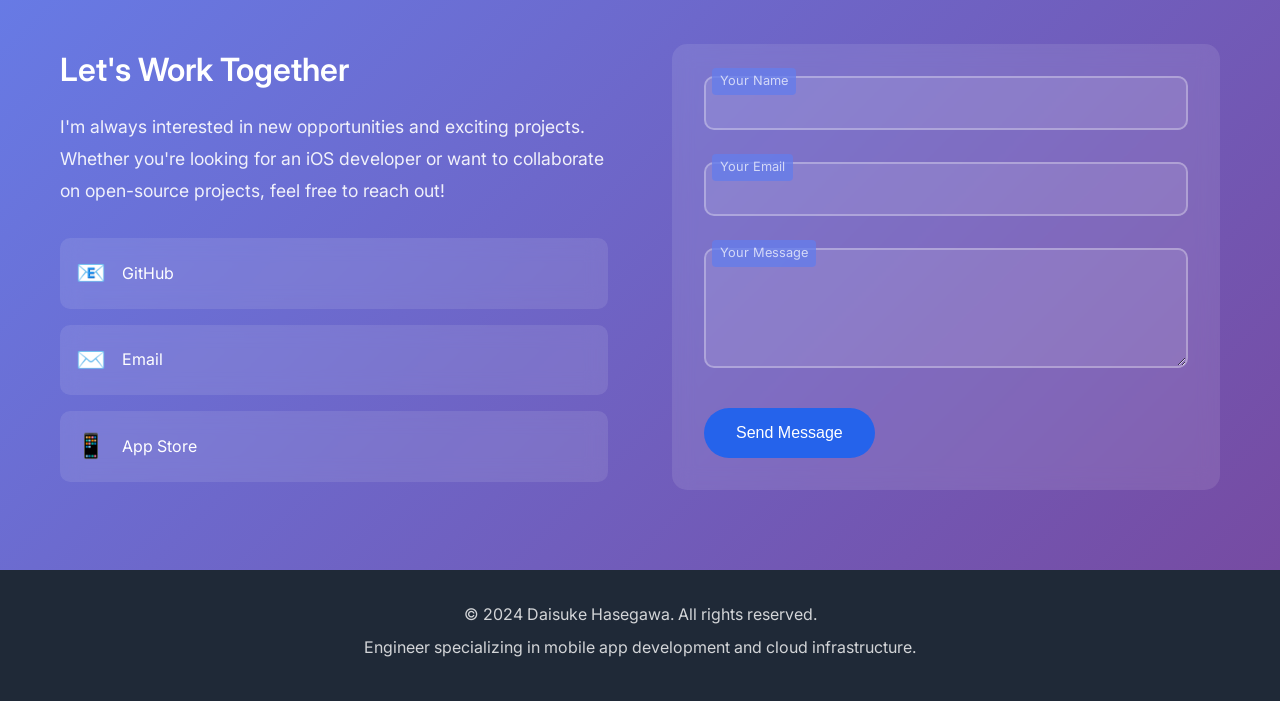
==== commit 7ec473cd: "profileやや修正" ====
--- a/public/index.html
+++ b/public/index.html
@@ -304,42 +304,6 @@
                                 <div class="skill-progress" style="width: 95%"></div>
                             </div>
                         </div>
-                        <div class="skill-item">
-                            <span class="skill-name">Docker & Kubernetes</span>
-                            <div class="skill-bar">
-                                <div class="skill-progress" style="width: 80%"></div>
-                            </div>
-                        </div>
-                    </div>
-                </div>
-
-                <div class="skill-category">
-                    <h3>Development Tools</h3>
-                    <div class="skill-list">
-                        <div class="skill-item">
-                            <span class="skill-name">Flutter</span>
-                            <div class="skill-bar">
-                                <div class="skill-progress" style="width: 95%"></div>
-                            </div>
-                        </div>
-                        <div class="skill-item">
-                            <span class="skill-name">Xcode</span>
-                            <div class="skill-bar">
-                                <div class="skill-progress" style="width: 90%"></div>
-                            </div>
-                        </div>
-                        <div class="skill-item">
-                            <span class="skill-name">Git & GitHub</span>
-                            <div class="skill-bar">
-                                <div class="skill-progress" style="width: 90%"></div>
-                            </div>
-                        </div>
-                        <div class="skill-item">
-                            <span class="skill-name">Android Studio</span>
-                            <div class="skill-bar">
-                                <div class="skill-progress" style="width: 85%"></div>
-                            </div>
-                        </div>
                     </div>
                 </div>
 
@@ -377,7 +341,7 @@
                             <span class="contact-icon">📧</span>
                             GitHub
                         </a>
-                        <a href="mailto:contact@daisukehasegawa.dev" class="contact-link">
+                        <a href="mailto:vermouth.6969@gmail.com" class="contact-link">
                             <span class="contact-icon">✉️</span>
                             Email
                         </a>
--- a/public/styles.css
+++ b/public/styles.css
@@ -470,68 +470,122 @@
 /* Skills Section */
 .skills-grid {
     display: grid;
-    grid-template-columns: repeat(auto-fit, minmax(300px, 1fr));
-    gap: 2rem;
+    grid-template-columns: 1fr 1fr 1fr;
+    gap: 3rem;
+    max-width: 1000px;
+    margin: 0 auto;
 }
 
 .skill-category {
     background: white;
-    padding: 2rem;
-    border-radius: 15px;
-    box-shadow: 0 5px 15px rgba(0, 0, 0, 0.1);
+    padding: 2.5rem;
+    border-radius: 20px;
+    box-shadow: 0 8px 25px rgba(0, 0, 0, 0.1);
+    transition: transform 0.3s ease, box-shadow 0.3s ease;
+}
+
+.skill-category:hover {
+    transform: translateY(-5px);
+    box-shadow: 0 15px 35px rgba(0, 0, 0, 0.15);
 }
 
 .skill-category h3 {
-    font-size: 1.3rem;
+    font-size: 1.4rem;
     font-weight: 600;
     color: #1f2937;
-    margin-bottom: 1.5rem;
+    margin-bottom: 2rem;
     text-align: center;
+    position: relative;
+}
+
+.skill-category h3::after {
+    content: '';
+    position: absolute;
+    bottom: -10px;
+    left: 50%;
+    transform: translateX(-50%);
+    width: 50px;
+    height: 3px;
+    background: linear-gradient(90deg, #2563eb, #3b82f6);
+    border-radius: 2px;
 }
 
 .skill-item {
-    margin-bottom: 1.5rem;
+    margin-bottom: 2rem;
 }
 
 .skill-name {
     display: block;
-    margin-bottom: 0.5rem;
-    font-weight: 500;
+    margin-bottom: 0.8rem;
+    font-weight: 600;
     color: #374151;
+    font-size: 1rem;
 }
 
 .skill-bar {
-    height: 8px;
+    height: 10px;
     background: #e5e7eb;
-    border-radius: 4px;
+    border-radius: 6px;
     overflow: hidden;
+    position: relative;
+}
+
+.skill-bar::before {
+    content: '';
+    position: absolute;
+    top: 0;
+    left: 0;
+    width: 100%;
+    height: 100%;
+    background: linear-gradient(90deg, transparent, rgba(255,255,255,0.3), transparent);
+    animation: shimmer 2s infinite;
+}
+
+@keyframes shimmer {
+    0% { transform: translateX(-100%); }
+    100% { transform: translateX(100%); }
 }
 
 .skill-progress {
     height: 100%;
-    background: linear-gradient(90deg, #2563eb, #3b82f6);
-    border-radius: 4px;
-    transition: width 1s ease-in-out;
+    background: linear-gradient(90deg, #2563eb, #3b82f6, #1d4ed8);
+    border-radius: 6px;
+    transition: width 1.5s ease-in-out;
+    position: relative;
+    overflow: hidden;
+}
+
+.skill-progress::after {
+    content: '';
+    position: absolute;
+    top: 0;
+    left: 0;
+    width: 100%;
+    height: 100%;
+    background: linear-gradient(45deg, transparent 30%, rgba(255,255,255,0.2) 50%, transparent 70%);
 }
 
 .skill-tags {
     display: flex;
     flex-wrap: wrap;
-    gap: 0.8rem;
+    gap: 1rem;
+    justify-content: center;
 }
 
 .skill-tag {
     background: linear-gradient(135deg, #667eea 0%, #764ba2 100%);
     color: white;
-    padding: 0.8rem 1.2rem;
-    border-radius: 25px;
+    padding: 1rem 1.5rem;
+    border-radius: 30px;
     font-size: 0.9rem;
     font-weight: 500;
-    transition: transform 0.3s ease;
+    transition: all 0.3s ease;
+    box-shadow: 0 4px 15px rgba(102, 126, 234, 0.3);
 }
 
 .skill-tag:hover {
-    transform: translateY(-2px);
+    transform: translateY(-3px) scale(1.05);
+    box-shadow: 0 8px 25px rgba(102, 126, 234, 0.4);
 }
 
 /* Contact Section */
@@ -738,6 +792,11 @@
     
     .skills-grid {
         grid-template-columns: 1fr;
+        gap: 2rem;
+    }
+    
+    .skill-category {
+        padding: 2rem;
     }
     
     .contact-content {
